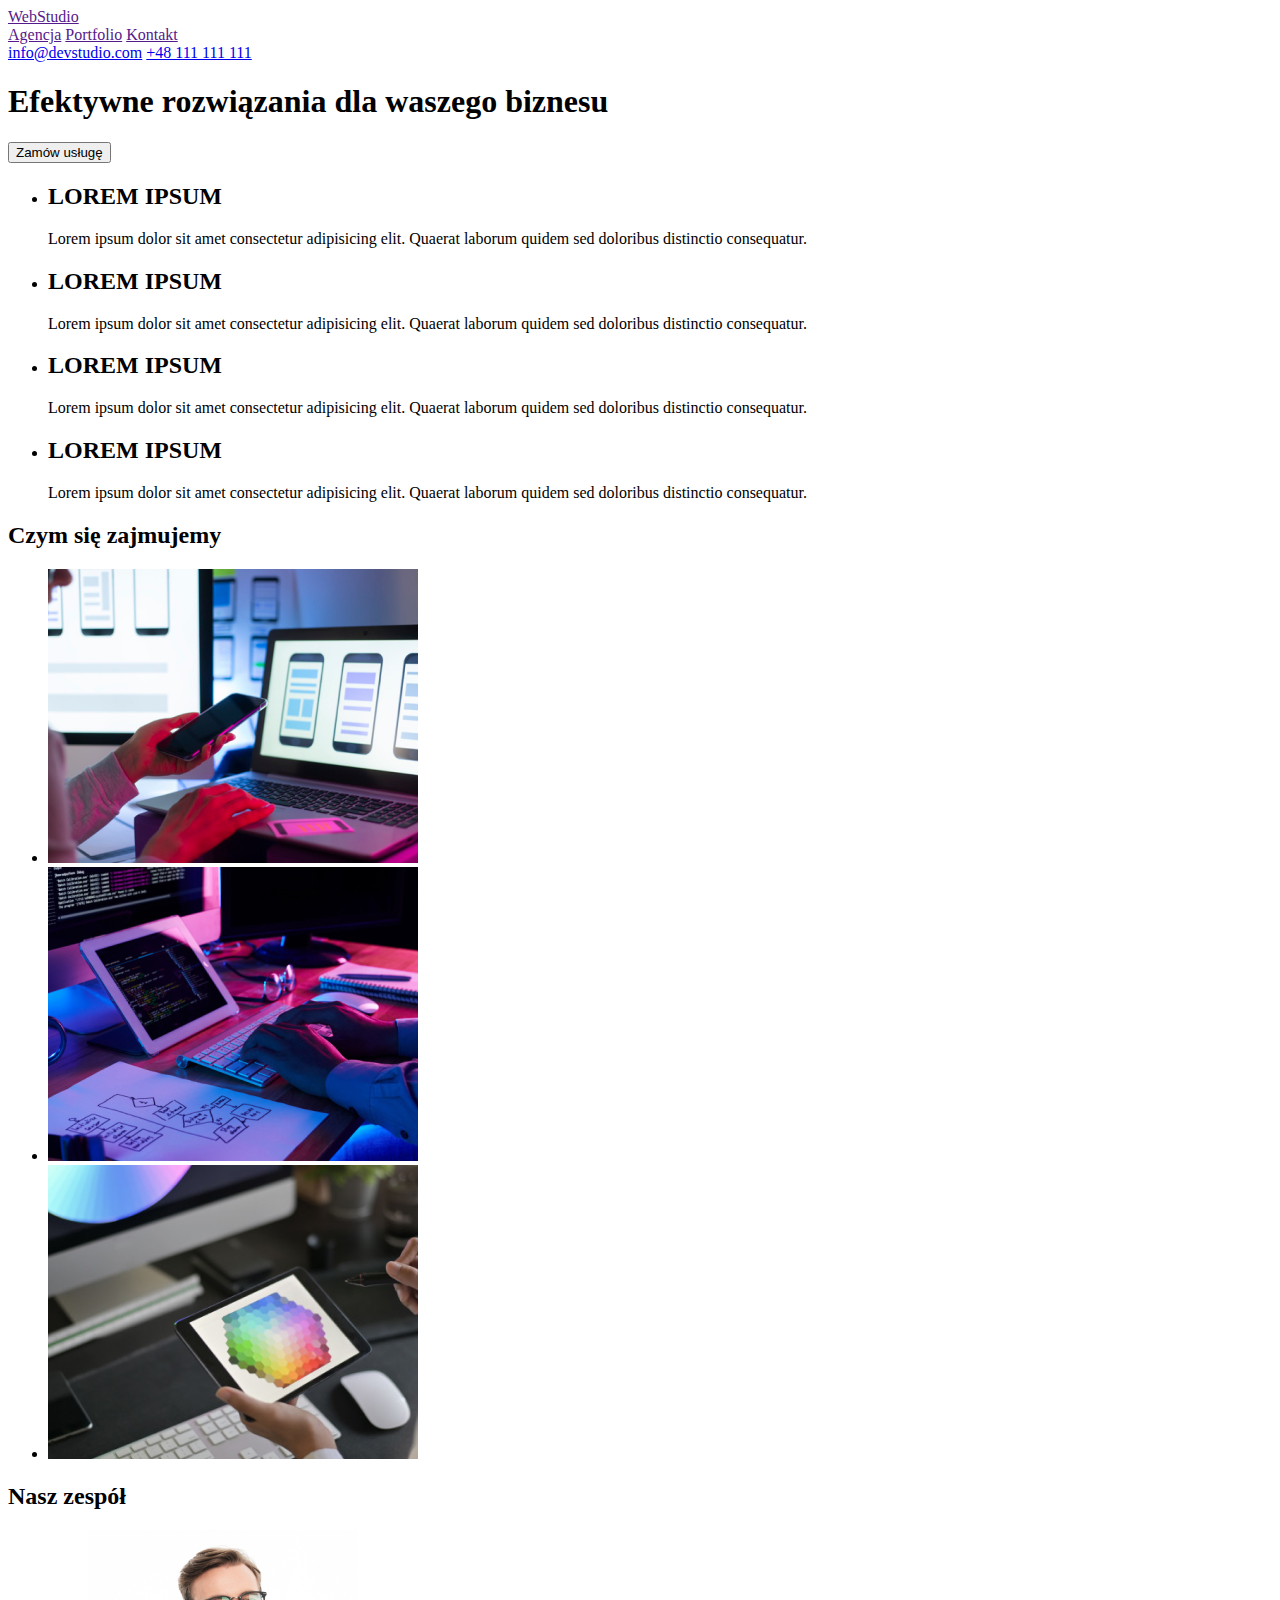
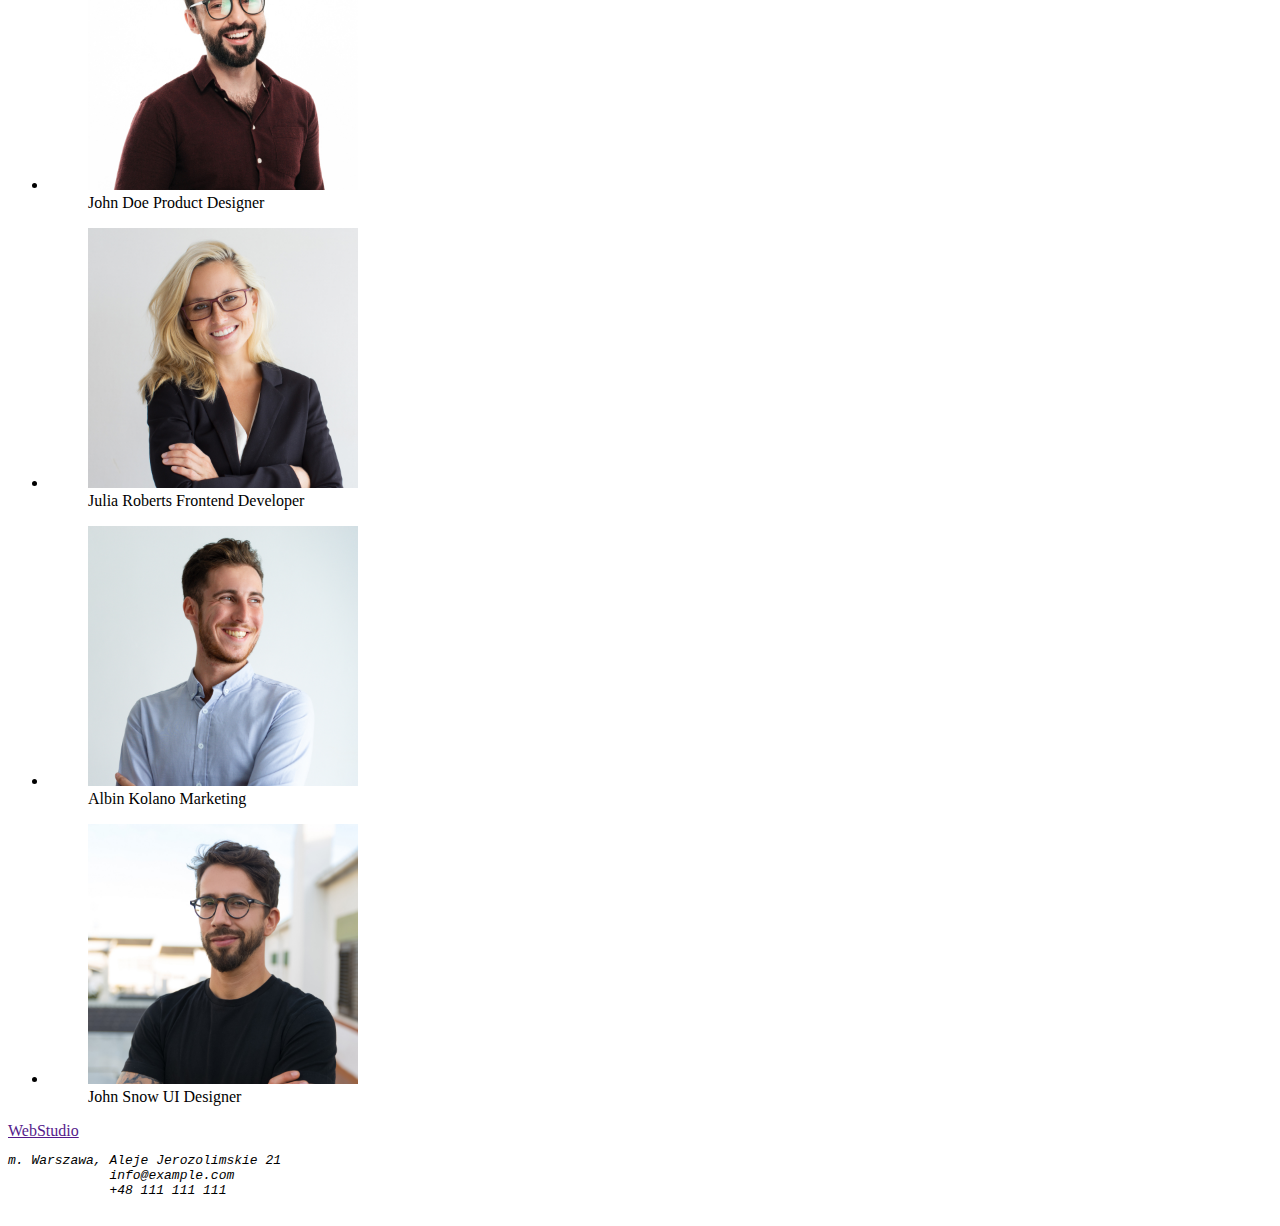
==== index.html @ dd4252af "initialize" ====
<!DOCTYPE html>
<html lang="pl">
  <head>
    <meta charset="utf-8" />
    <title>DevStudio</title>
  </head>
  <body>
    <header>
      <a href="">WebStudio</a>
      <nav>
        <a href="">Agencja</a>
        <a href="">Portfolio</a>
        <a href="">Kontakt</a>
      </nav>
      <a href="mailto:info@devstudio.com">info@devstudio.com</a>
      <a href="tel:+48111111111">+48 111 111 111</a>
    </header>
    <main>
      <div>
        <h1>Efektywne rozwiązania dla waszego biznesu</h1>
        <button type="button">Zamów usługę</button>
      </div>
      <article>
        <ul>
          <li>
            <h2>LOREM IPSUM</h2>
            <p>
              Lorem ipsum dolor sit amet consectetur adipisicing elit. Quaerat
              laborum quidem sed doloribus distinctio consequatur.
            </p>
          </li>
          <li>
            <h2>LOREM IPSUM</h2>
            <p>
              Lorem ipsum dolor sit amet consectetur adipisicing elit. Quaerat
              laborum quidem sed doloribus distinctio consequatur.
            </p>
          </li>
          <li>
            <h2>LOREM IPSUM</h2>
            <p>
              Lorem ipsum dolor sit amet consectetur adipisicing elit. Quaerat
              laborum quidem sed doloribus distinctio consequatur.
            </p>
          </li>
          <li>
            <h2>LOREM IPSUM</h2>
            <p>
              Lorem ipsum dolor sit amet consectetur adipisicing elit. Quaerat
              laborum quidem sed doloribus distinctio consequatur.
            </p>
          </li>
        </ul>
      </article>
      <section>
        <h2>Czym się zajmujemy</h2>
        <ul>
          <li>
            <img
              src="/images/img.jpg"
              alt="developer workspace"
              width="370"
              height="294"
            />
          </li>
          <li>
            <img
              src="/images/img2.jpg"
              alt="developer workspace"
              width="370"
              height="294"
            />
          </li>
          <li>
            <img
              src="/images/img3.jpg"
              alt="developer workspace"
              width="370"
              height="294"
            />
          </li>
        </ul>
      </section>
      <section>
        <h2>Nasz zespół</h2>
        <ul>
          <li>
            <figure>
              <img
                src="/images/imgjohn-doe.jpg"
                alt="John Doe"
                width="270"
                height="260"
              />
              <figcaption>John Doe Product Designer</figcaption>
            </figure>
          </li>
          <li>
            <figure>
              <img
                src="/images/imgjulia-roberts.jpg"
                alt="Julia Roberts"
                width="270"
                height="260"
              />
              <figcaption>Julia Roberts Frontend Developer</figcaption>
            </figure>
          </li>
          <li>
            <figure>
              <img
                src="/images/imgalbin-kolano.jpg"
                alt="Albin Kolano"
                width="270"
                height="260"
              />
              <figcaption>Albin Kolano Marketing</figcaption>
            </figure>
          </li>
          <li>
            <figure>
              <img
                src="/images/imgjohn-snow.jpg"
                alt="John Snow"
                width="270"
                height="260"
              />
              <figcaption>John Snow UI Designer</figcaption>
            </figure>
          </li>
        </ul>
      </section>
    </main>
    <footer>
      <a href="">WebStudio</a>
      <address>
        <pre>
m. Warszawa, Aleje Jerozolimskie 21
             info@example.com
             +48 111 111 111
        </pre>
      </address>
    </footer>
  </body>
</html>
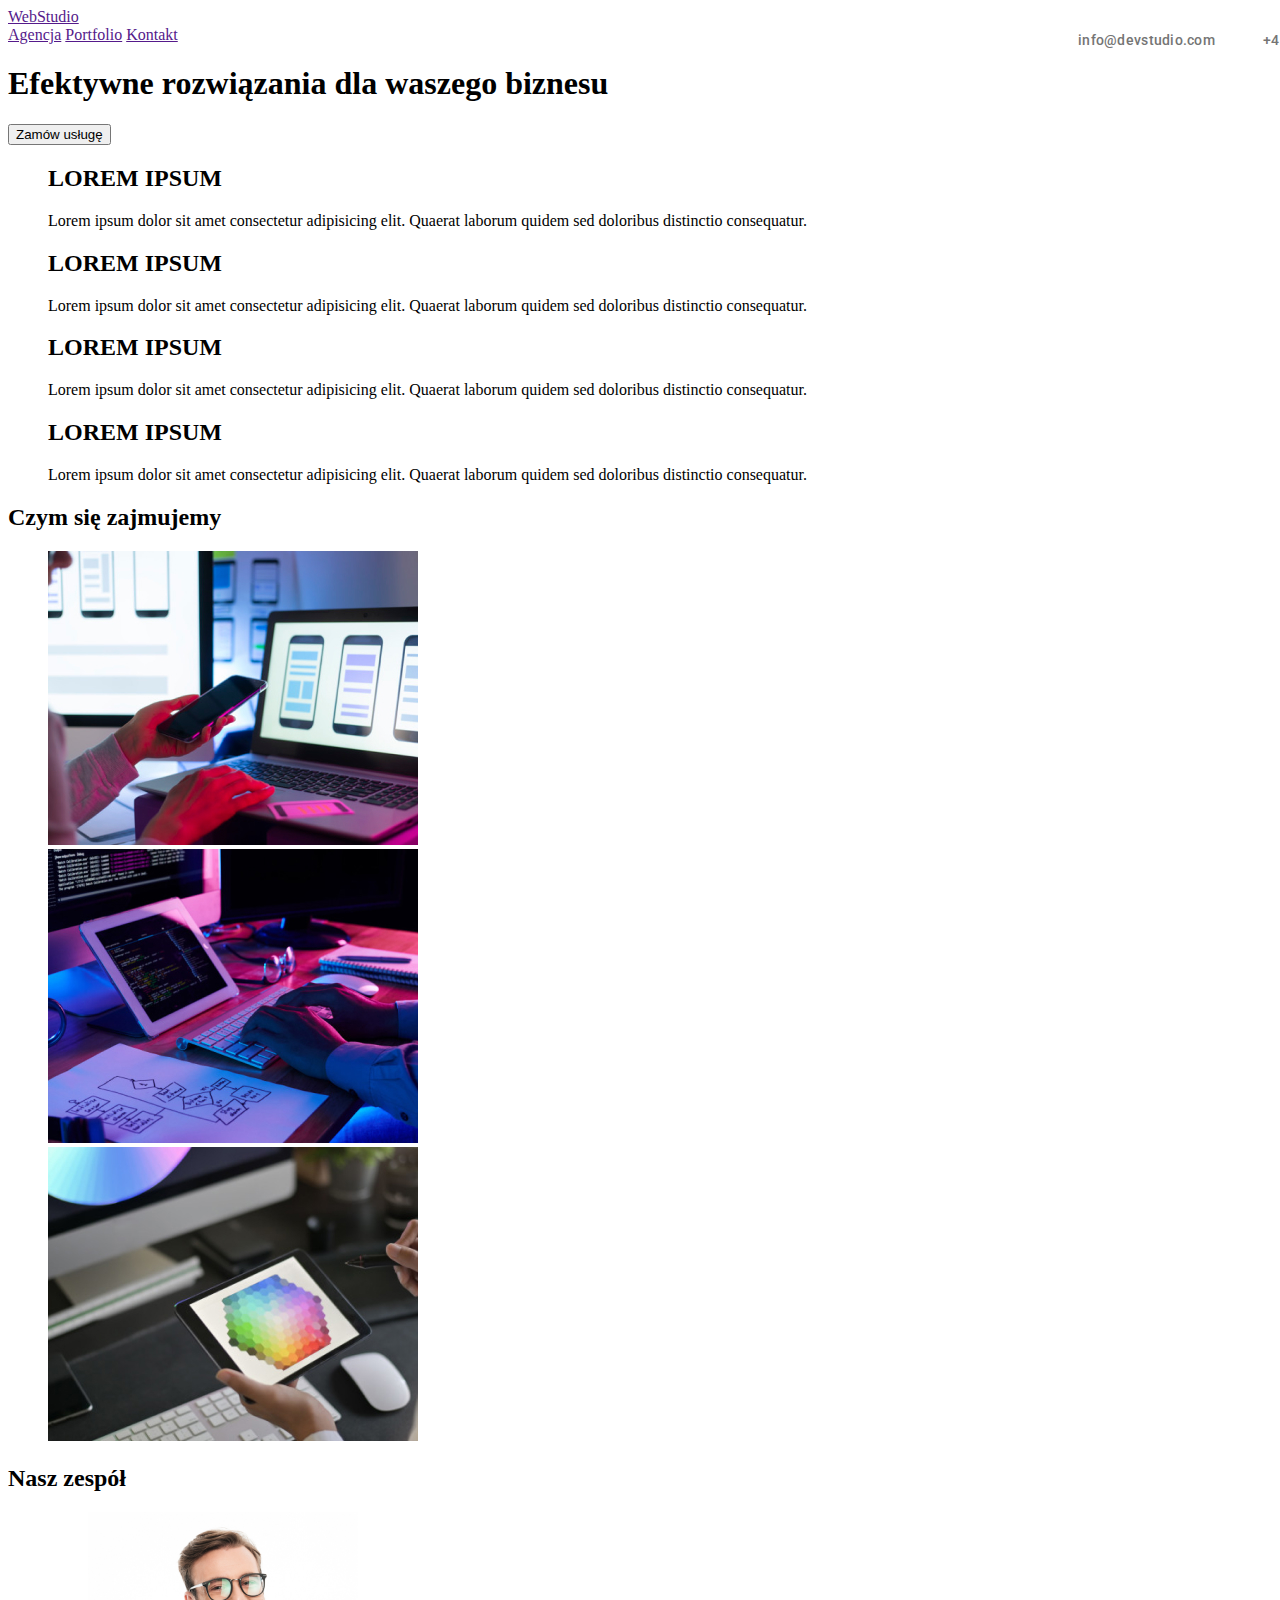
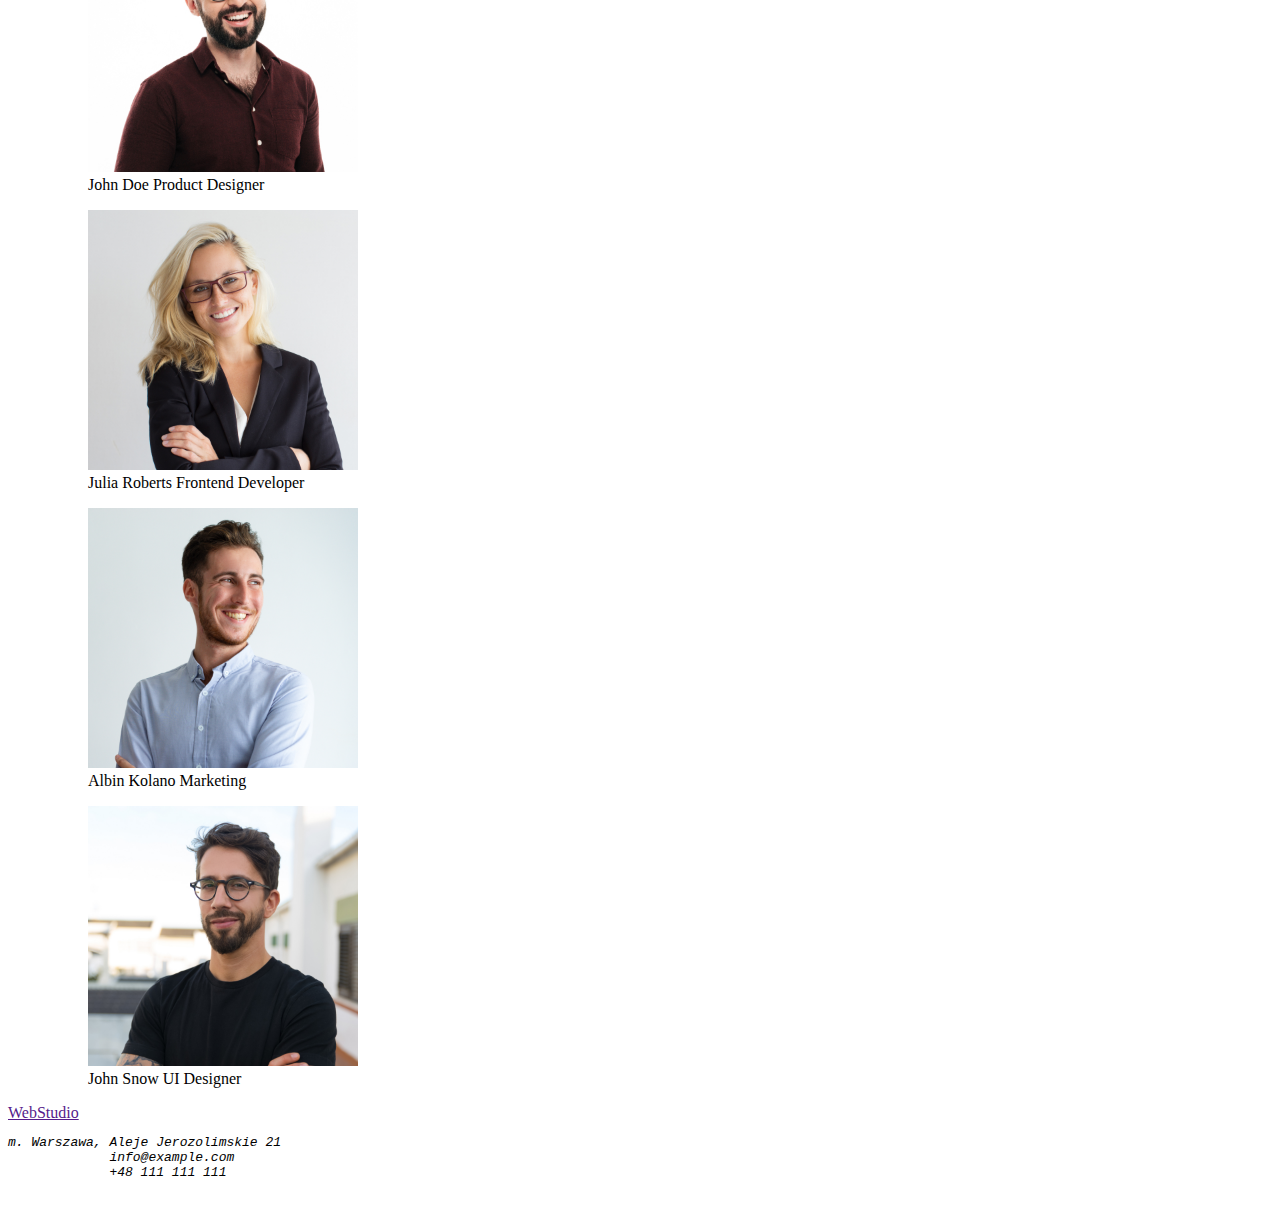
==== commit b0f80f71: "end" ====
--- a/index.html
+++ b/index.html
@@ -3,6 +3,13 @@
   <head>
     <meta charset="utf-8" />
     <title>DevStudio</title>
+    <link rel="preconnect" href="https://fonts.googleapis.com" />
+    <link rel="preconnect" href="https://fonts.gstatic.com" crossorigin />
+    <link
+      href="https://fonts.googleapis.com/css2?family=Oleo+Script&family=Raleway:wght@700&family=Roboto:wght@400;700&display=swap"
+      rel="stylesheet"
+    />
+    <link rel="stylesheet" href="/css/styles.css" />
   </head>
   <body>
     <header>
@@ -12,8 +19,8 @@
         <a href="">Portfolio</a>
         <a href="">Kontakt</a>
       </nav>
-      <a href="mailto:info@devstudio.com">info@devstudio.com</a>
-      <a href="tel:+48111111111">+48 111 111 111</a>
+      <a class="info" href="mailto:info@devstudio.com">info@devstudio.com</a>
+      <a class="tel2" href="tel:+48111111111">+48 111 111 111</a>
     </header>
     <main>
       <div>
--- a/css/styles.css
+++ b/css/styles.css
@@ -0,0 +1,863 @@
+body {
+    display: block;
+}
+
+.top-line {
+    position: absolute;
+    width: 1600px;
+    height: 80px;
+    left: 0px;
+    top: 0px;
+    background: #ffffff;
+}
+
+.webstudio {
+    position: absolute;
+width: 145px;
+height: 31px;
+left: 215px;
+top: 24px;
+
+font-family: 'Raleway', sans-serif;
+font-style: normal;
+font-weight: 700;
+font-size: 26px;
+line-height: 31px;
+letter-spacing: 0.03em;
+text-decoration: none;
+color: #2196F3;
+}
+.agency {
+    position: absolute;
+    width: 53px;
+    height: 16px;
+    left: 453px;
+    top: 32px;
+    font-family: 'Roboto', sans-serif;
+    font-style: normal;
+    font-weight: 500;
+    font-size: 14px;
+    line-height: 16px;
+    letter-spacing: 0.02em;
+    color: #212121;
+    text-decoration: none;
+}
+
+.portfolio {
+position: absolute;
+width: 58px;
+height: 16px;
+left: 552px;
+top: 32px;
+
+font-family: 'Roboto', sans-serif;
+font-style: normal;
+font-weight: 500;
+font-size: 14px;
+line-height: 16px;
+letter-spacing: 0.02em;
+text-decoration: none;
+color: #2196F3;
+
+}
+
+.contact{
+    position: absolute;
+    width: 58px;
+    height: 16px;
+    left: 656px;
+    top: 32px;
+    
+    font-family: 'Roboto';
+    font-style: normal;
+    font-weight: 500;
+    font-size: 14px;
+    line-height: 16px;
+    letter-spacing: 0.02em;
+    text-decoration: none;
+    color: #212121;
+}
+
+.info {
+    position: absolute;
+    width: 135px;
+    height: 16px;
+    left: 1078px;
+    top: 32px;
+    
+    font-family: 'Roboto';
+    font-style: normal;
+    font-weight: 500;
+    font-size: 14px;
+    line-height: 16px;
+    letter-spacing: 0.02em;
+    text-decoration: none;
+    color: #757575;
+}
+
+.tel {
+    position: absolute;
+    width: 110px;
+    height: 16px;
+    left: 1263px;
+    top: 32px;
+    
+    font-family: 'Roboto';
+    font-style: normal;
+    font-weight: 500;
+    font-size: 14px;
+    line-height: 16px;
+    letter-spacing: 0.02em;
+    text-decoration: none;
+    color: #757575;
+}
+
+.all {
+    position: absolute;
+width: 121px;
+height: 38px;
+left: 510px;
+top: 174px;
+border-color: #2196F3;
+background: #2196F3;
+box-shadow: 0px 3px 1px rgba(0, 0, 0, 0.1), 0px 1px 2px rgba(0, 0, 0, 0.08), 0px 2px 2px rgba(0, 0, 0, 0.12);
+border-radius: 4px;
+cursor: pointer;
+}
+
+.all-span {
+    /* position: absolute;  */
+    width: 77px;
+    height: 26px;
+    left: 532px;
+    top: 180px;
+    
+    font-family: 'Roboto';
+    font-style: normal;
+    font-weight: 500;
+    font-size: 16px;
+    line-height: 26px;
+    /* identical to box height, or 162% */
+    
+    text-align: center;
+    letter-spacing: 0.03em;
+    
+    color: #FFFFFF; 
+}
+
+.pages {
+    position: absolute;
+width: 93px;
+height: 38px;
+left: 639px;
+top: 174px;
+border-color: #F5F4FA;
+background: #F5F4FA;
+border-radius: 4px;
+cursor: pointer;
+}
+
+.pages-span {
+    /* position: absolute; */
+width: 49px;
+height: 26px;
+left: 661px;
+top: 180px;
+font-family: 'Roboto';
+font-style: normal;
+font-weight: 500;
+font-size: 16px;
+line-height: 26px;
+/* identical to box height, or 162% */
+
+text-align: center;
+letter-spacing: 0.03em;
+
+color: #212121;
+}
+
+.aplication {
+    position: absolute;
+    width: 114px;
+    height: 38px;
+    left: 740px;
+    top: 174px;
+    border-color: #F5F4FA;
+    background: #F5F4FA;
+    border-radius: 4px;
+    cursor: pointer;
+}
+
+.aplication-span {
+    /* position: absolute; */
+    width: 70px;
+    height: 26px;
+    left: 762px;
+    top: 180px;
+    
+    font-family: 'Roboto';
+    font-style: normal;
+    font-weight: 500;
+    font-size: 16px;
+    line-height: 26px;
+    /* identical to box height, or 162% */
+    
+    text-align: center;
+    letter-spacing: 0.03em;
+    
+    color: #212121;
+}
+
+.design {
+    position: absolute;
+    width: 91px;
+    height: 38px;
+    left: 862px;
+    top: 174px;
+    border-color: #F5F4FA;
+    background: #F5F4FA;
+    border-radius: 4px;
+    cursor: pointer;
+}
+
+.design-span {
+    /* position: absolute; */
+    width: 47px;
+    height: 26px;
+    left: 884px;
+    top: 180px;
+    
+    font-family: 'Roboto';
+    font-style: normal;
+    font-weight: 500;
+    font-size: 16px;
+    line-height: 26px;
+    /* identical to box height, or 162% */
+    
+    text-align: center;
+    letter-spacing: 0.03em;
+    
+    color: #212121;
+    
+}
+
+.marketing {
+    position: absolute;
+    width: 121px;
+    height: 38px;
+    left: 961px;
+    top: 174px;
+    border-color:#F5F4FA;
+    background: #F5F4FA;
+    border-radius: 4px;
+    cursor: pointer;
+}
+.marketing-span {
+    /* position: absolute; */
+    width: 77px;
+    height: 26px;
+    left: 983px;
+    top: 180px;
+    
+    font-family: 'Roboto';
+    font-style: normal;
+    font-weight: 500;
+    font-size: 16px;
+    line-height: 26px;
+    /* identical to box height, or 162% */
+    
+    text-align: center;
+    letter-spacing: 0.03em;
+    
+    color: #212121;
+    
+}
+
+.footer {
+    position: absolute;
+    width: 1600px;
+    height: 252px;
+    left: 0px;
+    top: 1628px;
+    
+    background: #2F303A;
+}
+
+.webstudio-footer {
+    position: absolute;
+width: 145px;
+height: 31px;
+left: 215px;
+top: 1688px;
+text-decoration: none;
+font-family: 'Raleway';
+font-style: normal;
+font-weight: 700;
+font-size: 26px;
+line-height: 31px;
+/* identical to box height */
+
+letter-spacing: 0.03em;
+
+color: #2196F3;
+}
+
+.adress {
+    position: absolute;
+width: 247px;
+height: 21px;
+left: 215px;
+top: 1739px;
+
+font-family: 'Roboto';
+font-style: normal;
+font-weight: 400;
+font-size: 14px;
+line-height: 24px;
+/* or 171% */
+
+letter-spacing: 0.03em;
+
+color: #FFFFFF;
+
+}
+
+.mail {
+    position: absolute;
+width: 231px;
+height: 21px;
+left: 215px;
+top: 1769px;
+
+font-family: 'Roboto';
+font-style: normal;
+font-weight: 400;
+font-size: 14px;
+line-height: 24px; 
+/* /* or 171% */
+
+letter-spacing: 0.03em;
+text-decoration-line: underline;
+
+
+color: rgba(255, 255, 255, 0.6);
+} 
+
+.tel {
+ position: absolute; 
+ width: 231px; 
+height: 21px;
+left: 215px;
+top: 1799px;
+
+font-family: 'Roboto';
+font-style: normal;
+font-weight: 400;
+font-size: 14px;
+line-height: 24px; 
+/* or 171% */
+/* display: block; */
+letter-spacing: 0.03em;
+
+color: rgba(255, 255, 255, 0.6); 
+}
+
+.studio {
+font-family: 'Oleo Script', cursive;
+font-style: normal;
+font-weight: 400;
+font-size: 26px;
+line-height: 36px;
+letter-spacing: 0.03em;
+
+color: #000000;
+}
+
+.line {
+    position: absolute;
+    width: 1600px;
+    height: 0px;
+    left: 0px;
+    top: 80px;
+    border: 1px solid #ececec;
+}
+
+.technocrack-container {
+    box-sizing: border-box;
+    position: absolute;
+    width: 370px;
+    height: 404px;
+    left: 215px;
+    top: 262px;
+    background: #ffffff;
+    border: 1px solid #eeeeee;
+}
+
+.technocrack-caption-1 {
+    position: absolute;
+    display: inline;
+    width: 322px;
+    height: 36px;
+    left: 29px;
+    top: 296px;
+    font-family: 'Roboto', sans-serif;
+    font-style: normal;
+    font-weight: 700;
+    font-size: 18px;
+    line-height: 36px;
+    letter-spacing: 0.06em;
+    color: #212121;
+}
+.technocrack-caption-2 {
+    position: absolute;
+    width: 322px;
+    height: 30px;
+    left: 29px;
+    top: 336px;
+    font-family: 'Roboto', sans-serif;
+    font-style: normal;
+    font-weight: 400;
+    font-size: 16px;
+    line-height: 30px;
+    letter-spacing: 0.03em;
+    color: #757575;
+}
+
+ul {
+    list-style: none;
+}
+
+.neworlean {
+    box-sizing: border-box;
+
+    position: absolute;
+    width: 370px;
+    height: 404px;
+    left: 615px;
+    top: 262px;
+    
+    background: #FFFFFF;
+    border: 1px solid #EEEEEE;
+}
+
+.neworlean-cap1 {
+    position: absolute;
+width: 322px;
+height: 36px;
+left: 29px;
+top: 296px;
+
+font-family: 'Roboto';
+font-style: normal;
+font-weight: 700;
+font-size: 18px;
+line-height: 36px;
+/* identical to box height, or 200% */
+
+letter-spacing: 0.06em;
+
+color: #212121;
+
+}
+
+.neworlean-cap2 {
+    position: absolute;
+width: 322px;
+height: 30px;
+left: 29px;
+top: 336px;
+
+font-family: 'Roboto';
+font-style: normal;
+font-weight: 400;
+font-size: 16px;
+line-height: 30px;
+/* identical to box height, or 188% */
+
+letter-spacing: 0.03em;
+
+color: #757575;
+}
+.seafood{
+    box-sizing: border-box;
+
+position: absolute;
+width: 370px;
+height: 404px;
+left: 1015px;
+top: 262px;
+
+background: #FFFFFF;
+border: 1px solid #EEEEEE;
+}
+
+.seafood-cap1 {
+    position: absolute;
+width: 322px;
+height: 36px;
+left: 29px;
+top: 296px;
+
+font-family: 'Roboto';
+font-style: normal;
+font-weight: 700;
+font-size: 18px;
+line-height: 36px;
+/* identical to box height, or 200% */
+
+letter-spacing: 0.06em;
+
+color: #212121;
+}
+
+.seafood-cap2 {
+    position: absolute;
+width: 322px;
+height: 30px;
+left: 29px;
+top: 336px;
+
+font-family: 'Roboto';
+font-style: normal;
+font-weight: 400;
+font-size: 16px;
+line-height: 30px;
+/* identical to box height, or 188% */
+
+letter-spacing: 0.03em;
+
+color: #757575;
+}
+.prime {
+    box-sizing: border-box;
+
+position: absolute;
+width: 370px;
+height: 404px;
+left: 215px;
+top: 696px;
+
+background: #FFFFFF;
+border: 1px solid #EEEEEE;
+}
+
+.prime-cap1 {
+    position: absolute;
+width: 322px;
+height: 36px;
+left: 29px;
+top: 296px;
+
+font-family: 'Roboto';
+font-style: normal;
+font-weight: 700;
+font-size: 18px;
+line-height: 36px;
+/* identical to box height, or 200% */
+
+letter-spacing: 0.06em;
+
+color: #212121;
+}
+
+.prime-cap2 {
+    position: absolute;
+width: 322px;
+height: 30px;
+left: 29px;
+top: 336px;
+
+font-family: 'Roboto';
+font-style: normal;
+font-weight: 400;
+font-size: 16px;
+line-height: 30px;
+/* identical to box height, or 188% */
+
+letter-spacing: 0.03em;
+
+color: #757575;
+
+}
+
+.boxes{
+    box-sizing: border-box;
+
+position: absolute;
+width: 370px;
+height: 404px;
+left: 615px;
+top: 696px;
+
+background: #FFFFFF;
+border: 1px solid #EEEEEE;
+}
+.boxes-cap1{
+    position: absolute;
+width: 322px;
+height: 36px;
+left: 29px;
+top: 296px;
+
+font-family: 'Roboto';
+font-style: normal;
+font-weight: 700;
+font-size: 18px;
+line-height: 36px;
+/* identical to box height, or 200% */
+
+letter-spacing: 0.06em;
+
+color: #212121;
+
+}
+.boxes-cap2{
+    position: absolute;
+width: 322px;
+height: 30px;
+left: 29px;
+top: 336px;
+
+font-family: 'Roboto';
+font-style: normal;
+font-weight: 400;
+font-size: 16px;
+line-height: 30px;
+/* identical to box height, or 188% */
+
+letter-spacing: 0.03em;
+
+color: #757575;
+
+}
+.inspiration {
+    box-sizing: border-box;
+
+position: absolute;
+width: 370px;
+height: 404px;
+left: 1015px;
+top: 696px;
+
+background: #FFFFFF;
+border: 1px solid #EEEEEE;
+}
+
+.inspiration-cap1 {
+    position: absolute;
+width: 322px;
+height: 36px;
+left: 29px;
+top: 296px;
+
+font-family: 'Roboto';
+font-style: normal;
+font-weight: 700;
+font-size: 18px;
+line-height: 36px;
+/* identical to box height, or 200% */
+
+letter-spacing: 0.06em;
+
+color: #212121;
+
+}
+
+.inspiration-cap2 {
+    position: absolute;
+width: 322px;
+height: 30px;
+left: 29px;
+top: 336px;
+
+font-family: 'Roboto';
+font-style: normal;
+font-weight: 400;
+font-size: 16px;
+line-height: 30px;
+/* identical to box height, or 188% */
+
+letter-spacing: 0.03em;
+
+color: #757575;
+}
+
+.magazyn {
+    box-sizing: border-box;
+
+position: absolute;
+width: 370px;
+height: 404px;
+left: 215px;
+top: 1130px;
+
+background: #FFFFFF;
+border: 1px solid #EEEEEE;
+}
+
+.magazyn-cap1 {
+    position: absolute;
+width: 322px;
+height: 36px;
+left: 29px;
+top: 296px;
+
+font-family: 'Roboto';
+font-style: normal;
+font-weight: 700;
+font-size: 18px;
+line-height: 36px;
+/* identical to box height, or 200% */
+
+letter-spacing: 0.06em;
+
+color: #212121;
+}
+
+.magazyn-cap2 {
+    position: absolute;
+width: 322px;
+height: 30px;
+left: 29px;
+top: 336px;
+
+font-family: 'Roboto';
+font-style: normal;
+font-weight: 400;
+font-size: 16px;
+line-height: 30px;
+/* identical to box height, or 188% */
+
+letter-spacing: 0.03em;
+
+color: #757575;
+}
+.project {
+    box-sizing: border-box;
+
+position: absolute;
+width: 370px;
+height: 404px;
+left: 615px;
+top: 1130px;
+
+background: #FFFFFF;
+border: 1px solid #EEEEEE;
+}
+
+.project-cap1 {
+    position: absolute;
+width: 322px;
+height: 36px;
+left: 29px;
+top: 296px;
+
+font-family: 'Roboto';
+font-style: normal;
+font-weight: 700;
+font-size: 18px;
+line-height: 36px;
+/* identical to box height, or 200% */
+
+letter-spacing: 0.06em;
+
+color: #212121;
+
+}
+
+.project-cap2 {
+    position: absolute;
+width: 322px;
+height: 30px;
+left: 29px;
+top: 336px;
+
+font-family: 'Roboto';
+font-style: normal;
+font-weight: 400;
+font-size: 16px;
+line-height: 30px;
+/* identical to box height, or 188% */
+
+letter-spacing: 0.03em;
+
+color: #757575;
+}
+
+.growing {
+    box-sizing: border-box;
+
+position: absolute;
+width: 370px;
+height: 404px;
+left: 1015px;
+top: 1130px;
+
+background: #FFFFFF;
+border: 1px solid #EEEEEE;
+
+}
+
+.growing-cap1 {
+    position: absolute;
+width: 322px;
+height: 36px;
+left: 29px;
+top: 296px;
+
+font-family: 'Roboto';
+font-style: normal;
+font-weight: 700;
+font-size: 18px;
+line-height: 36px;
+/* identical to box height, or 200% */
+
+letter-spacing: 0.06em;
+
+color: #212121;
+
+}
+
+.growing-cap2 {
+    position: absolute;
+width: 322px;
+height: 30px;
+left: 29px;
+top: 336px;
+
+font-family: 'Roboto';
+font-style: normal;
+font-weight: 400;
+font-size: 16px;
+line-height: 30px;
+/* identical to box height, or 188% */
+
+letter-spacing: 0.03em;
+
+color: #757575;
+
+}
+.tel2 {
+    position: absolute;
+width: 110px;
+height: 16px;
+left: 1263px;
+top: 32px;
+
+font-family: 'Roboto';
+font-style: normal;
+font-weight: 500;
+font-size: 14px;
+line-height: 16px;
+letter-spacing: 0.02em;
+
+color: #757575;
+text-decoration: none;
+}
+.mail:hover, .tel:hover, .tel2:hover {
+    color: #2196F3;
+}
+
+.info:hover, a:hover, button:hover {
+    color: chartreuse;
+}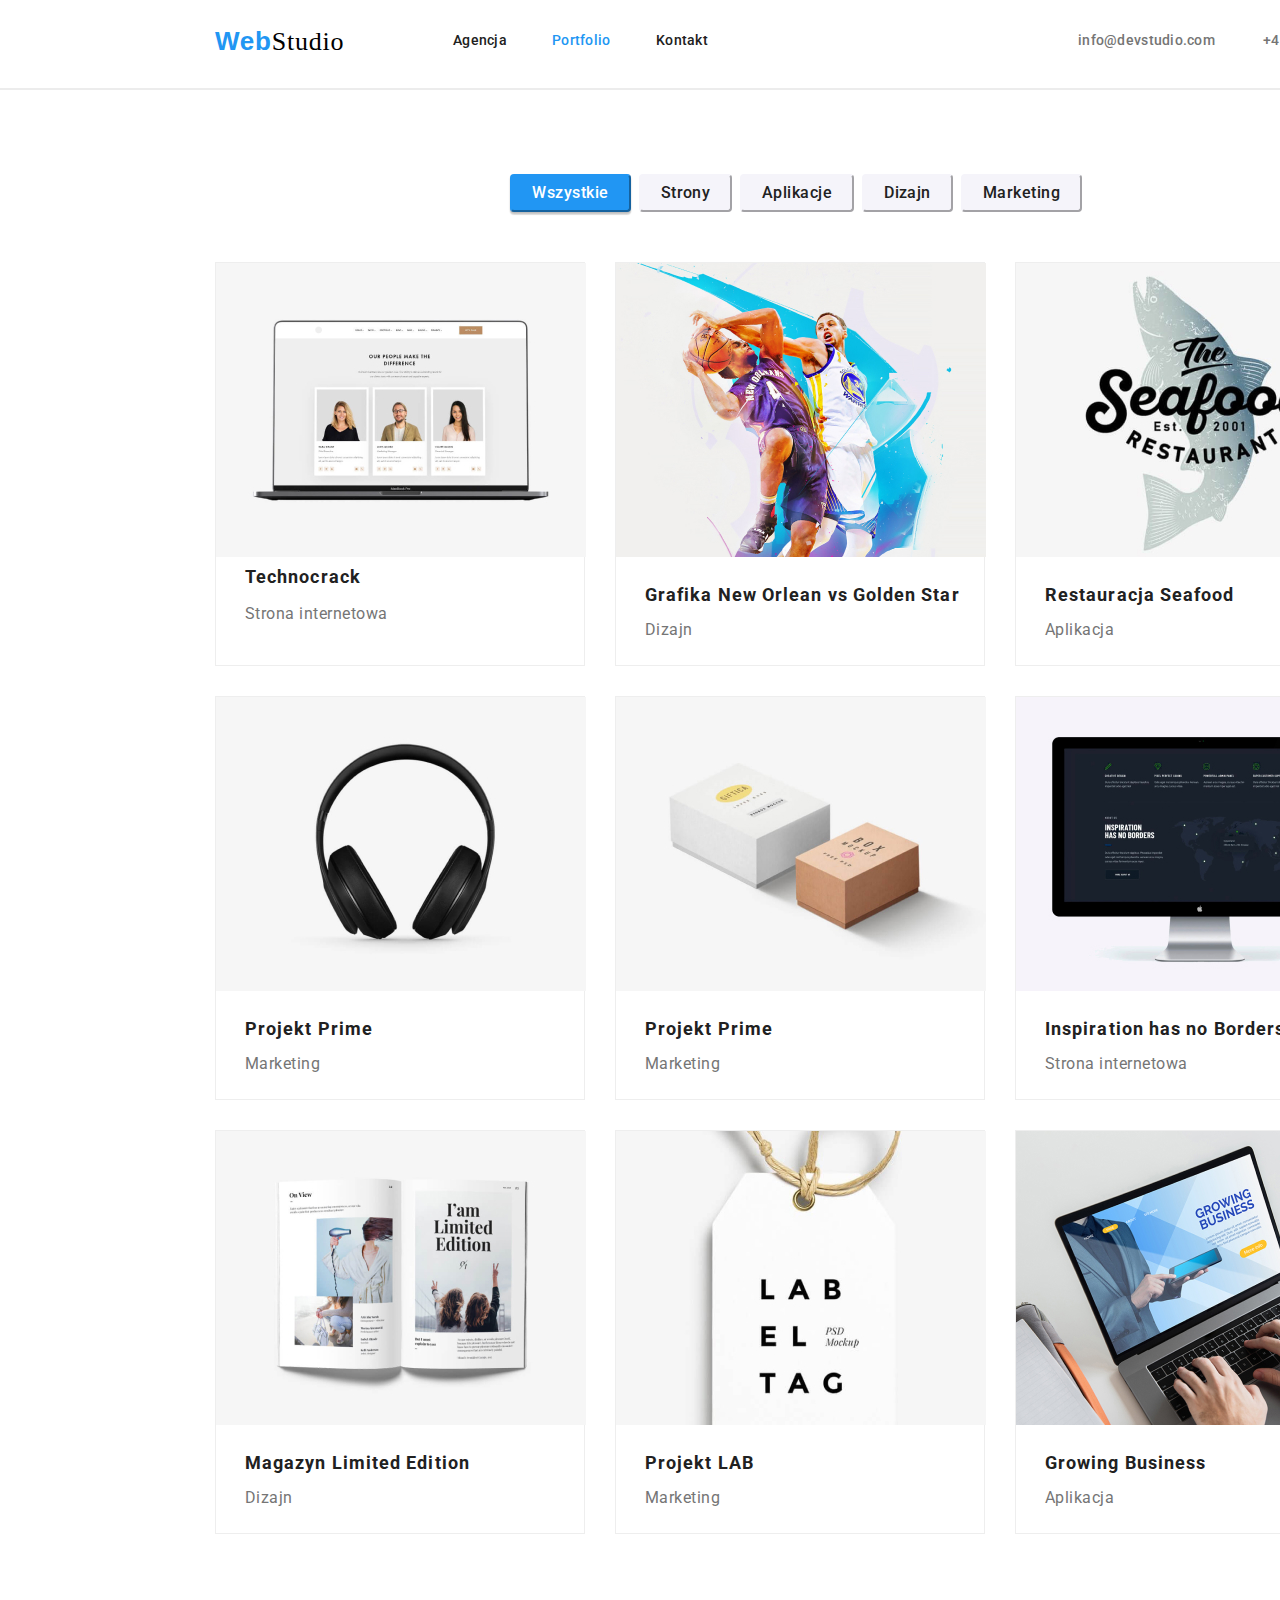
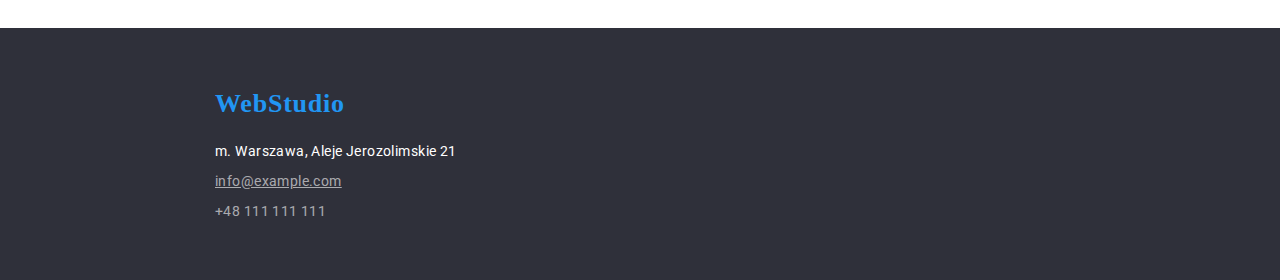
==== commit fde9cd41: "change names" ====
--- a/index.html
+++ b/index.html
@@ -2,150 +2,135 @@
 <html lang="pl">
   <head>
     <meta charset="utf-8" />
-    <title>DevStudio</title>
+    <title>Portfolio</title>
     <link rel="preconnect" href="https://fonts.googleapis.com" />
     <link rel="preconnect" href="https://fonts.gstatic.com" crossorigin />
     <link
-      href="https://fonts.googleapis.com/css2?family=Oleo+Script&family=Raleway:wght@700&family=Roboto:wght@400;700&display=swap"
+      href="https://fonts.googleapis.com/css2?family=Roboto:wght@400;700&display=swap"
       rel="stylesheet"
     />
     <link rel="stylesheet" href="/css/styles.css" />
+    <link
+      href="https://fonts.googleapis.com/css2?family=Roboto:wght@500&display=swap"
+      rel="stylesheet"
+    />
   </head>
   <body>
     <header>
-      <a href="">WebStudio</a>
+      <div class="top-line"></div>
+      <a href="" class="webstudio">Web<span class="studio">Studio</span></a>
       <nav>
-        <a href="">Agencja</a>
-        <a href="">Portfolio</a>
-        <a href="">Kontakt</a>
+        <a class="agency" href="">Agencja</a>
+        <a class="portfolio" href="">Portfolio</a>
+        <a class="contact" href="">Kontakt</a>
       </nav>
       <a class="info" href="mailto:info@devstudio.com">info@devstudio.com</a>
       <a class="tel2" href="tel:+48111111111">+48 111 111 111</a>
     </header>
-    <main>
-      <div>
-        <h1>Efektywne rozwiązania dla waszego biznesu</h1>
-        <button type="button">Zamów usługę</button>
-      </div>
-      <article>
-        <ul>
-          <li>
-            <h2>LOREM IPSUM</h2>
-            <p>
-              Lorem ipsum dolor sit amet consectetur adipisicing elit. Quaerat
-              laborum quidem sed doloribus distinctio consequatur.
-            </p>
-          </li>
-          <li>
-            <h2>LOREM IPSUM</h2>
-            <p>
-              Lorem ipsum dolor sit amet consectetur adipisicing elit. Quaerat
-              laborum quidem sed doloribus distinctio consequatur.
-            </p>
-          </li>
-          <li>
-            <h2>LOREM IPSUM</h2>
-            <p>
-              Lorem ipsum dolor sit amet consectetur adipisicing elit. Quaerat
-              laborum quidem sed doloribus distinctio consequatur.
-            </p>
-          </li>
-          <li>
-            <h2>LOREM IPSUM</h2>
-            <p>
-              Lorem ipsum dolor sit amet consectetur adipisicing elit. Quaerat
-              laborum quidem sed doloribus distinctio consequatur.
-            </p>
-          </li>
-        </ul>
-      </article>
-      <section>
-        <h2>Czym się zajmujemy</h2>
-        <ul>
-          <li>
-            <img
-              src="/images/img.jpg"
-              alt="developer workspace"
-              width="370"
-              height="294"
-            />
-          </li>
-          <li>
-            <img
-              src="/images/img2.jpg"
-              alt="developer workspace"
-              width="370"
-              height="294"
-            />
-          </li>
-          <li>
-            <img
-              src="/images/img3.jpg"
-              alt="developer workspace"
-              width="370"
-              height="294"
-            />
-          </li>
-        </ul>
-      </section>
-      <section>
-        <h2>Nasz zespół</h2>
-        <ul>
-          <li>
-            <figure>
-              <img
-                src="/images/imgjohn-doe.jpg"
-                alt="John Doe"
-                width="270"
-                height="260"
-              />
-              <figcaption>John Doe Product Designer</figcaption>
-            </figure>
-          </li>
-          <li>
-            <figure>
-              <img
-                src="/images/imgjulia-roberts.jpg"
-                alt="Julia Roberts"
-                width="270"
-                height="260"
-              />
-              <figcaption>Julia Roberts Frontend Developer</figcaption>
-            </figure>
-          </li>
-          <li>
-            <figure>
-              <img
-                src="/images/imgalbin-kolano.jpg"
-                alt="Albin Kolano"
-                width="270"
-                height="260"
-              />
-              <figcaption>Albin Kolano Marketing</figcaption>
-            </figure>
-          </li>
-          <li>
-            <figure>
-              <img
-                src="/images/imgjohn-snow.jpg"
-                alt="John Snow"
-                width="270"
-                height="260"
-              />
-              <figcaption>John Snow UI Designer</figcaption>
-            </figure>
-          </li>
-        </ul>
-      </section>
-    </main>
+    <hr class="line" />
+    <section class="filters">
+      <ul>
+        <li>
+          <button class="all" type="button">
+            <span class="all-span">Wszystkie</span>
+          </button>
+        </li>
+        <li>
+          <button class="pages" type="button">
+            <span class="pages-span">Strony</span>
+          </button>
+        </li>
+        <li>
+          <button class="aplication" type="button">
+            <span class="aplication-span">Aplikacje</span>
+          </button>
+        </li>
+        <li>
+          <button class="design" type="button">
+            <span class="design-span">Dizajn</span>
+          </button>
+        </li>
+        <li>
+          <button class="marketing" type="button">
+            <span class="marketing-span">Marketing</span>
+          </button>
+        </li>
+      </ul>
+    </section>
+    <!-- <section class="projects"> -->
+    <ul>
+      <li>
+        <div class="technocrack-container">
+          <img src="/images/technocrack.jpg" alt="technocrack" />
+          <span class="technocrack-caption-1">Technocrack</span>
+          <span class="technocrack-caption-2">Strona internetowa</span>
+        </div>
+      </li>
+      <li>
+        <div class="neworlean">
+          <img src="/images/imgneworlean.jpg" alt="new orlean pic" />
+          <p class="neworlean-cap1">Grafika New Orlean vs Golden Star</p>
+          <p class="neworlean-cap2">Dizajn</p>
+        </div>
+      </li>
+      <li>
+        <div class="seafood">
+          <img src="/images/imgseafood.jpg" alt="seafood pic" />
+          <p class="seafood-cap1">Restauracja Seafood</p>
+          <p class="seafood-cap2">Aplikacja</p>
+        </div>
+      </li>
+      <li>
+        <div class="prime">
+          <img src="/images/imgprime.jpg" alt="prime pic" />
+          <p class="prime-cap1">Projekt Prime</p>
+          <p class="prime-cap2">Marketing</p>
+        </div>
+      </li>
+      <li>
+        <div class="boxes">
+          <img src="/images/imgboxes.jpg" alt="boxes pic" />
+          <p class="boxes-cap1">Projekt Prime</p>
+          <p class="boxes-cap2">Marketing</p>
+        </div>
+      </li>
+      <li>
+        <div class="inspiration">
+          <img src="/images/imginspiration.jpg" alt="inspiration pic" />
+          <p class="inspiration-cap1">Inspiration has no Borders</p>
+          <p class="inspiration-cap2">Strona internetowa</p>
+        </div>
+      </li>
+      <li>
+        <div class="magazyn">
+          <img src="/images/imgmagazyn.jpg" alt="magazin pic" />
+          <p class="magazyn-cap1">Magazyn Limited Edition</p>
+          <p class="magazyn-cap2">Dizajn</p>
+        </div>
+      </li>
+      <li>
+        <div class="project">
+          <img src="/images/imgproject.jpg" alt="project pic" />
+          <p class="project-cap1">Projekt LAB</p>
+          <p class="project-cap2">Marketing</p>
+        </div>
+      </li>
+      <li>
+        <div class="growing">
+          <img src="/images/imggrowing.jpg" alt="growing pic" />
+          <p class="growing-cap1">Growing Business</p>
+          <p class="growing-cap2">Aplikacja</p>
+        </div>
+      </li>
+    </ul>
+    <!-- </section> -->
     <footer>
-      <a href="">WebStudio</a>
-      <address>
-        <pre>
-m. Warszawa, Aleje Jerozolimskie 21
-             info@example.com
-             +48 111 111 111
-        </pre>
+      <div class="footer"></div>
+      <a class="tel" href="tel:111111111">+48 111 111 111</a>
+      <a class="webstudio-footer" href="">WebStudio</a>
+      <a class="mail" href="mailto:info@example.com">info@example.com</a>
+      <address class="adress">
+        <span>m. Warszawa, Aleje Jerozolimskie 21</span>
       </address>
     </footer>
   </body>
